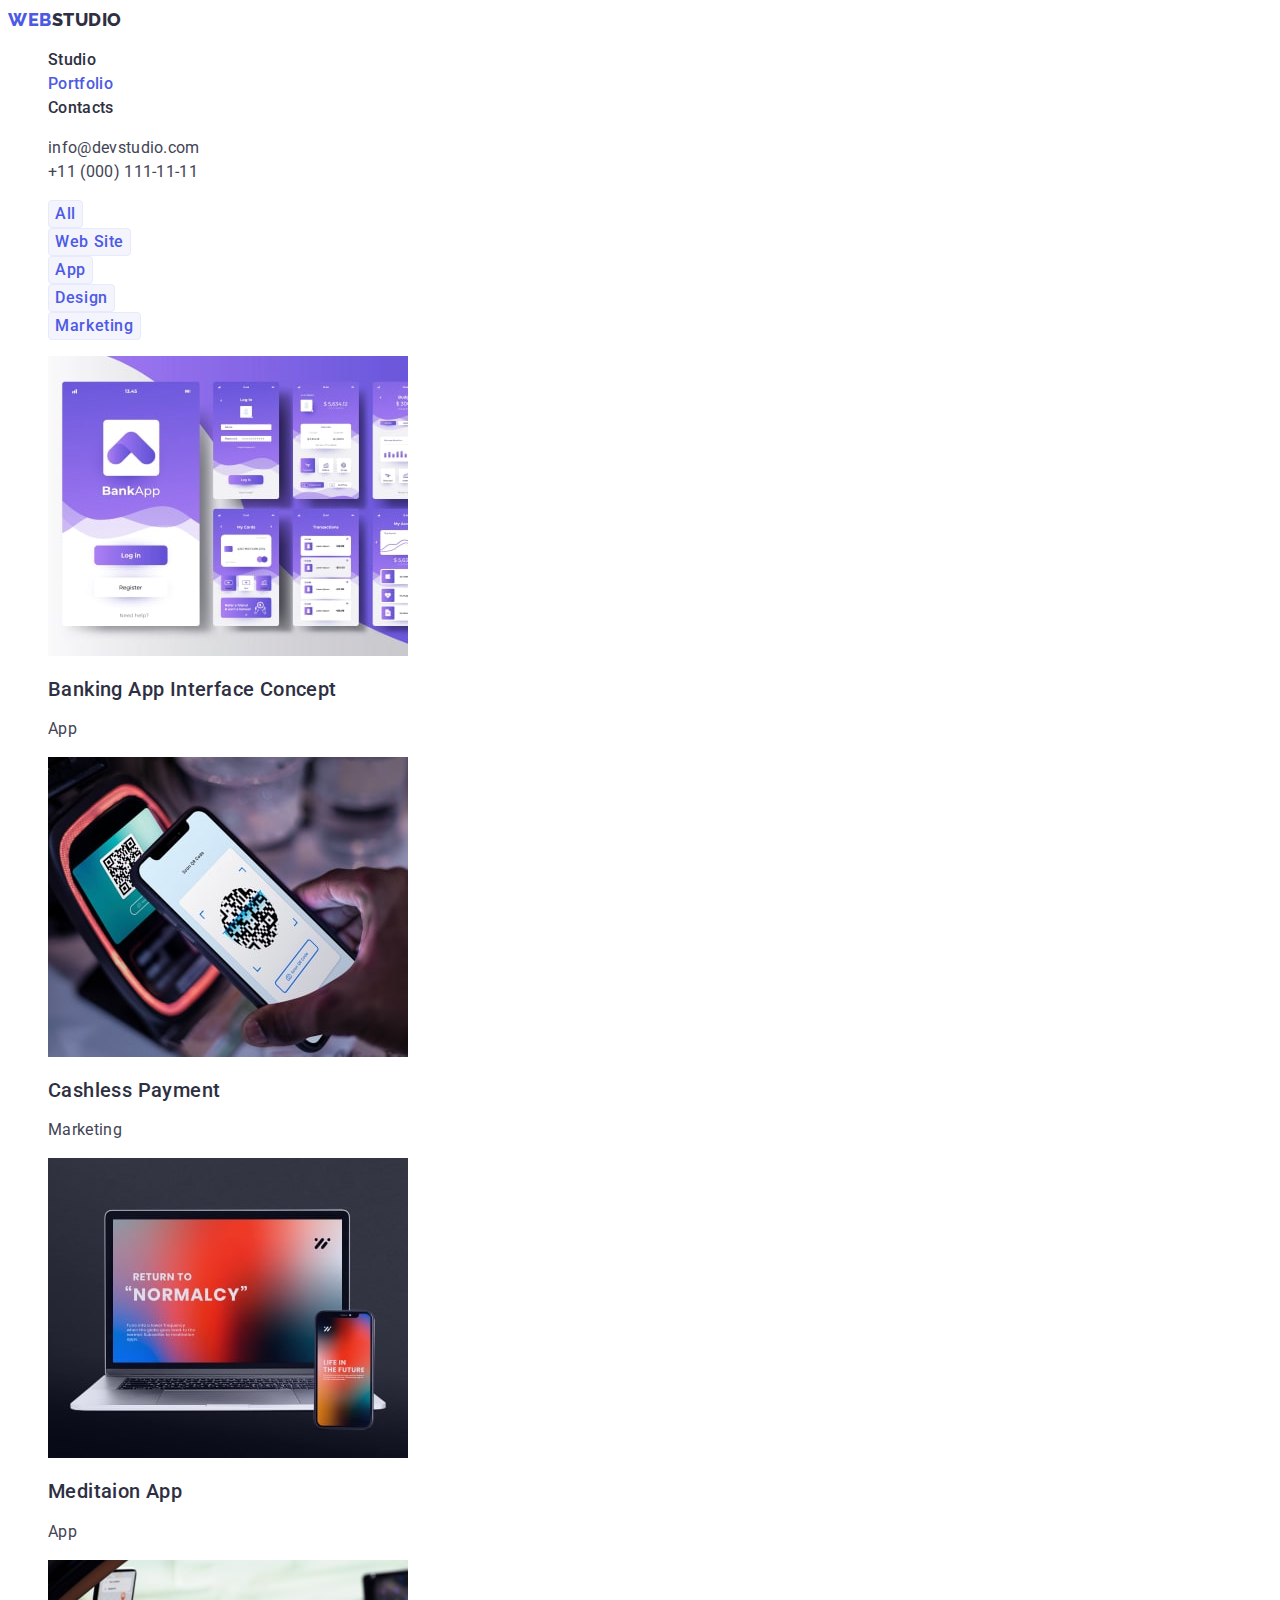
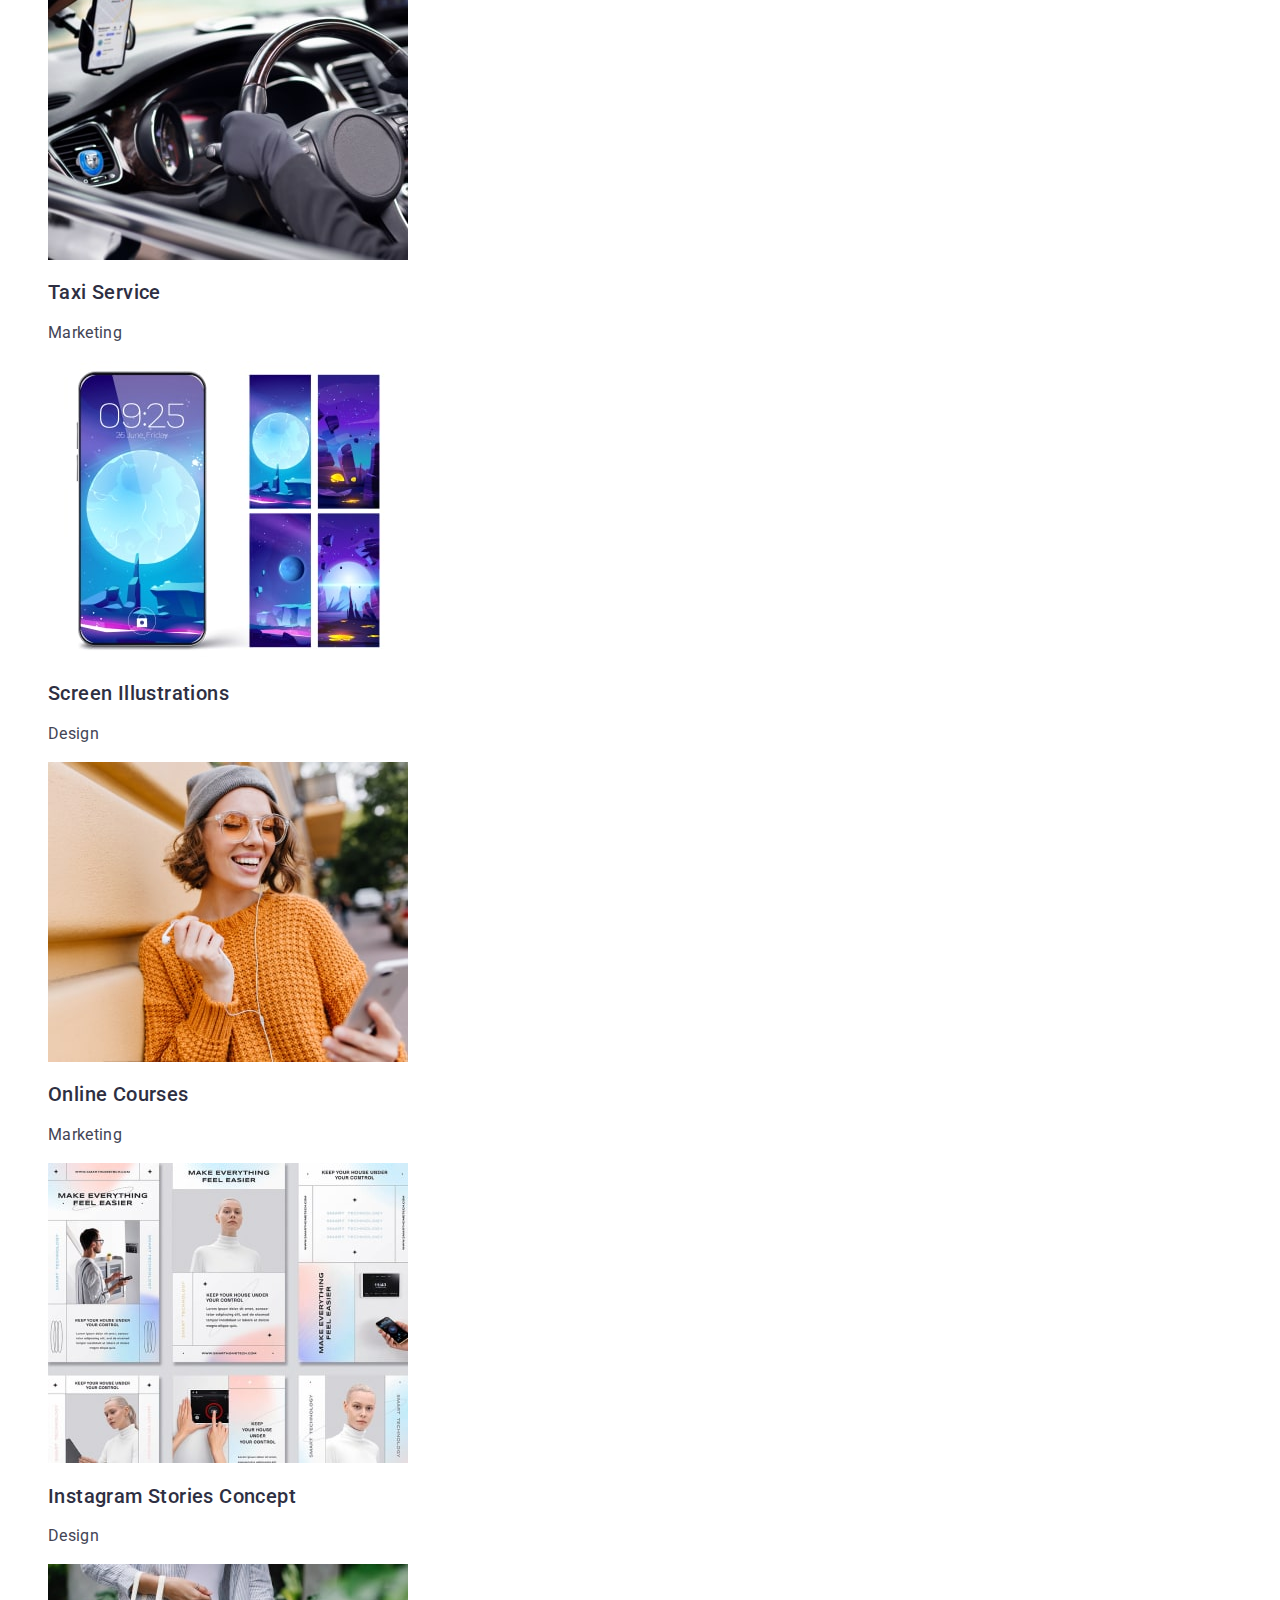
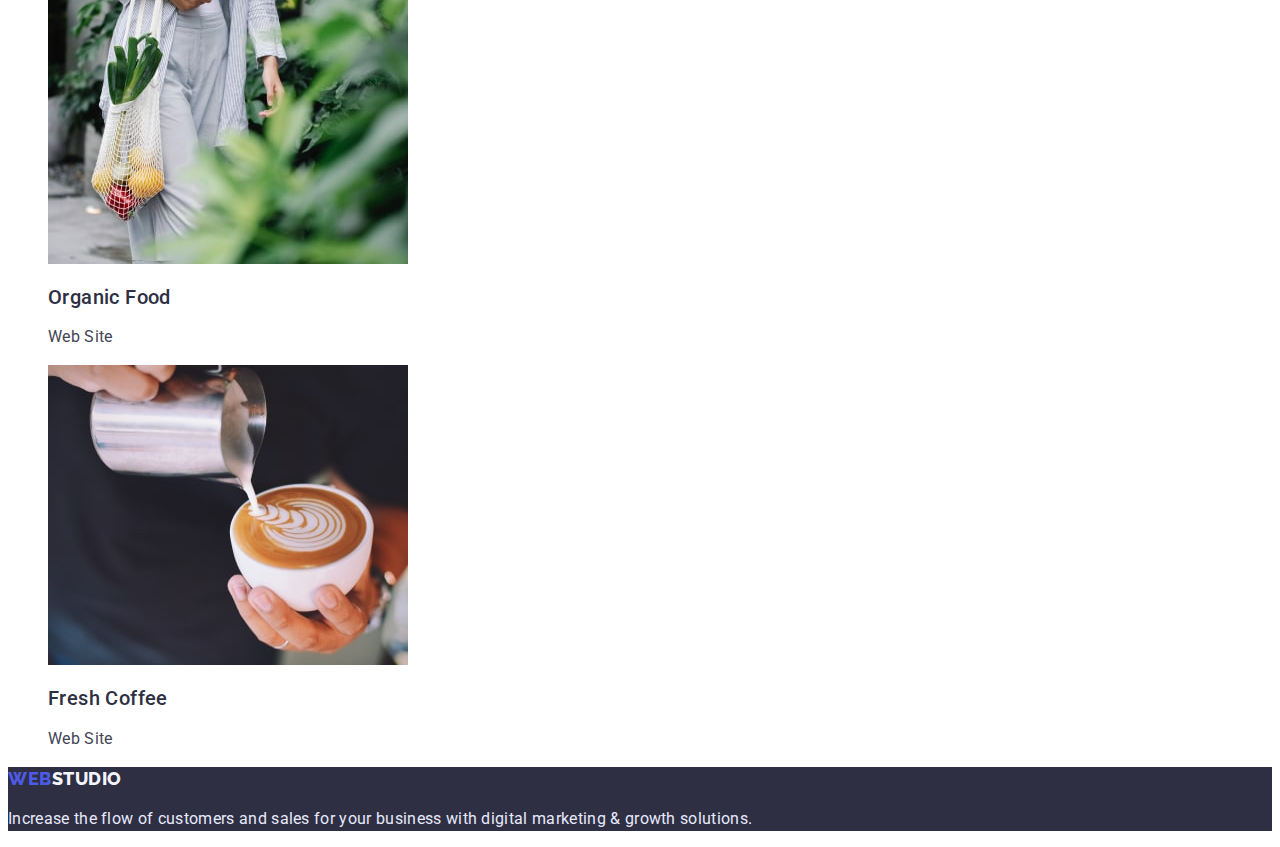
==== portfolio.html @ 1e5c92b7 "Initial commit" ====
<!DOCTYPE html>
<html lang="en">
	<head>
		<meta charset="UTF-8" />
		<meta http-equiv="X-UA-Compatible" content="IE=edge" />
		<meta name="viewport" content="width=device-width, initial-scale=1.0" />
		<title>Portfolio</title>
		<link rel="stylesheet" href="./css/styles.css" />
		<link rel="preconnect" href="https://fonts.googleapis.com" />
		<link rel="preconnect" href="https://fonts.gstatic.com" crossorigin />
		<link
			href="https://fonts.googleapis.com/css2?family=Raleway:wght@800&family=Roboto:wght@400;500;700;900&display=swap"
			rel="stylesheet"
		/>
	</head>
	<body>
		<!-- Шапка -->
		<header class="header">
			<nav class="header-navigation">
				<a href="./index.html" class="header-logo logo link"><span>Web</span>Studio</a>
				<ul class="header-list">
					<li class="header-item list"><a href="./index.html" class="header-link navigation link">Studio</a></li>
					<li class="header-item list"><a href="./portfolio.html" class="navigation link open">Portfolio</a></li>
					<li class="header-item list"><a href="" class="header-link navigation link">Contacts</a></li>
				</ul>
			</nav>
			<address class="header-address">
				<ul class="header-address-list">
					<li class="header-address-item list"
						><a href="mailto:info@devstudio.com" class="header-address-mail link">info@devstudio.com</a></li
					>
					<li class="header-address-item list"
						><a href="tel:+110001111111" class="header-address-tel link">+11 (000) 111-11-11</a></li
					>
				</ul>
			</address>
		</header>

		<main>
			<!-- Кнопки -->
			<section>
				<h1 class="visually-hidden">Portfolio</h1>
				<ul class="button-list">
					<li class="button-item list"><button type="button" class="button-item-btn btn">All</button></li>
					<li class="button-item list"><button type="button" class="button-item-btn btn">Web Site</button></li>
					<li class="button-item list"><button type="button" class="button-item-btn btn">App</button></li>
					<li class="button-item list"><button type="button" class="button-item-btn btn">Design</button></li>
					<li class="button-item list"><button type="button" class="button-item-btn btn">Marketing</button></li>
				</ul>
				<!-- /Кнопки -->
				<ul class="application-list list">
					<li class="application-item">
						<img src="./images/app1.jpg" alt="application" width="360" height="300" />
						<h2 class="application-heading heading">Banking App Interface Concept</h2>
						<p class="application-text text">App</p>
					</li>

					<li class="application-item">
						<img src="./images/app2.jpg" alt="application" width="360" height="300" />
						<h2 class="application-heading heading">Cashless Payment</h2>
						<p class="application-text text">Marketing</p>
					</li>

					<li class="application-item">
						<img src="./images/app3.jpg" alt="application" width="360" height="300" />
						<h2 class="application-heading heading">Meditaion App</h2>
						<p class="application-text text">App</p>
					</li>

					<li class="application-item">
						<img src="./images/app4.jpg" alt="application" width="360" height="300" />
						<h2 class="application-heading heading">Taxi Service</h2>
						<p class="application-text text">Marketing</p>
					</li>
					<li class="application-item">
						<img src="./images/app5.jpg" alt="application" width="360" height="300" />
						<h2 class="application-heading heading">Screen Illustrations</h2>
						<p class="application-text text">Design</p>
					</li>
					<li class="application-item">
						<img src="./images/app9.jpg" alt="application" width="360" height="300" />
						<h2 class="application-heading heading">Online Courses</h2>
						<p class="application-text text">Marketing</p>
					</li>
					<li class="application-item">
						<img src="./images/app6.jpg" alt="application" width="360" height="300" />
						<h2 class="application-heading heading">Instagram Stories Concept</h2>
						<p class="application-text text">Design</p>
					</li>
					<li class="application-item">
						<img src="./images/app7.jpg" alt="application" width="360" height="300" />
						<h2 class="application-heading heading">Organic Food</h2>
						<p class="application-text text">Web Site</p>
					</li>
					<li class="application-item">
						<img src="./images/app8.jpg" alt="application" width="360" height="300" />
						<h2 class="application-heading heading">Fresh Coffee</h2>
						<p class="application-text text">Web Site</p>
					</li>
				</ul>
			</section>
		</main>
		<!-- Підвал(футер) -->
		<footer class="footer">
			<a href="./index.html" class="footer-logo logo link"><span>Web</span>Studio</a>
			<p class="footer-text">
				Increase the flow of customers and sales for your business with digital marketing & growth solutions.
			</p>
		</footer>
	</body>
</html>
---- css/styles.css ----
body {
        font-family: 'Roboto', sans-serif;
        font-size: 16px;
        color: #2E2F42;
        background-color: #FFFFFF;
}

:root {
        --text-color: #434455;
        --hover-color-mail-tel-btn: #404BBF;
        --color-body: #2E2F42;
        --color-border-btn-footlogo: #E7E9FC;
        --color-hero-and-background: #FFFFFF;
        --color-background-team-btn: #F4F4FD;
        --color-link-and-btn: #4D5AE5;

}

.list {
        list-style: none;
}

.link {
        text-decoration: none;
}

.open{
        color: var(--color-link-and-btn);
}

.navigation {
        font-weight: 500;
        line-height: 1.5;
        letter-spacing: 0.02em;
}

.logo {
        font-family: 'Raleway', sans-serif;
        font-weight: 800;
        font-size: 18px;
        line-height: 1.33;
        align-items: center;
        letter-spacing: 0.03em;
        text-transform: uppercase;
}

.heading {
        font-weight: 500;
        font-size: 20px;
        line-height: 1.2;
        letter-spacing: 0.02em;
}

.text {
        line-height: 1.5;
        letter-spacing: 0.02em;
}

.btn {
        font-family: inherit;
        font-style: normal;
        font-weight: 500;
        font-size: 16px;
        line-height: 1.5;
        display: flex;
        align-items: center;
        text-align: center;
        letter-spacing: 0.04em;
        color: var(--color-link-and-btn);
        background: var(--color-background-team-btn);
        border: 1px solid, var(--color-border-btn-footlogo);
        border-radius: 4px;
        cursor: pointer;
}

.visually-hidden {
        position: absolute;
        width: 1px;
        height: 1px;
        margin: -1px;
        border: 0;
        padding: 0;
        white-space: nowrap;
        clip-path: inset(100%);
        clip: rect(0 0 0 0);
        overflow: hidden;
}


/* Шапка */

.header {}

.header-navigation {}

.header-logo {
        color: var(--color-body);
}

.header-logo span {
        color: var(--color-link-and-btn);
}

.header-list {}


.header-item {}

.header-link {
        color: var(--color-body);
}

.header-link:hover,
.header-link:focus {
        color: var(--color-link-and-btn)
}

.header-address {
        font-style: normal;

}

.header-address-list {}


.header-address-item {}

.header-address-mail {
        line-height: 1.5;
        letter-spacing: 0.02em;
        color: var(--text-color);
}

.header-address-mail:hover,
.header-address-mail:focus {
        color: var(--hover-color-mail-tel-btn);
}

.header-address-tel {
        line-height: 1.5;
        letter-spacing: 0.02em;
        color: var(--text-color);
}

.header-address-tel:hover,
.header-address-tel:focus {
        color: var(--hover-color-mail-tel-btn);
}



/* /Шапка */

/* Герой */

.hero {

        background-color: var(--color-body);
}

.hero-title {
        font-size: 56px;
        line-height: 1.07;
        text-align: center;
        letter-spacing: 0.02em;
        color: var(--color-hero-and-background);
}

.hero-btn {
        letter-spacing: 0.04em;
        color: var(--color-hero-and-background);
        background: var(--color-link-and-btn);
        box-shadow: 0px 4px 4px rgba(0, 0, 0, 0.15);
        border-radius: 4px;
        cursor: pointer;
}

.hero-btn:hover,
.hero-btn:focus {
        background: var(--hover-color-mail-tel-btn);
        box-shadow: 0px 4px 4px rgba(0, 0, 0, 0.15);
        border-radius: 4px;
}

/* /Герой */

/* Категорії */

.categoris {}

.categoris-title {}

.categoris-list {}

.categoris-item {}

.categoris-heading {
        color: var(--text-color);
}


.categoris-text {
        color: var(--text-color);
}

/* /Категорії */

/* Продукт */

.product {}

.product-title {
        font-size: 36px;
        line-height: 1.11;
        text-align: center;
        letter-spacing: 0.02em;
        text-transform: capitalize;
}

.product-list {}

.product-item {}

/* /Продукт */

/* Команда */

.team {
        background: var(--color-background-team-btn);
}

.team-title {
        font-size: 36px;
        line-height: 1.11;
        text-align: center;
        letter-spacing: 0.02em;
        text-transform: capitalize;
}

.team-list {}

.team-item {
        background: var(--color-hero-and-background);
        box-shadow: 0px 1px 6px rgba(46, 47, 66, 0.08), 0px 1px 1px rgba(46, 47, 66, 0.16), 0px 2px 1px rgba(46, 47, 66, 0.08);
        border-radius: 0px 0px 4px 4px;
}

.team-heading {
        font-weight: 500;
        font-size: 20px;
        line-height: 1.2;
        text-align: center;
        letter-spacing: 0.02em;
}

.team-text {
        text-align: center;
        color: var(--text-color);
}


/* /Команда */

/* Кнопки */

.button {}

.button-title {}

.button-list {}

.button-item {}

.button-item-btn {
        font-family: inherit;
}

.button-item-btn:hover,
.button-item-btn:focus {
        color: var(--color-hero-and-background);
        background: var(--hover-color-mail-tel-btn);
        box-shadow: 0px 3px 1px rgba(0, 0, 0, 0.1),
                0px 2px 1px rgba(0, 0, 0, 0.08),
                0px 2px 2px rgba(0, 0, 0, 0.12);
        border-radius: 4px;
}

/* /Кнопки */

.application {}

.visually-hidden {}

.application-list {}

.application-item {}

.application-heading {}

.application-text {
        color: var(--text-color);
}

/* Футер */


.footer {
        background: var(--color-body);
}

.footer-logo {
        color: var(--color-background-team-btn);
}

.footer-logo span {
        color: var(--color-link-and-btn);
}

.footer-text {
        line-height: 1.5;
        letter-spacing: 0.02em;
        color: var(--color-border-btn-footlogo);
}

/* /Футер */
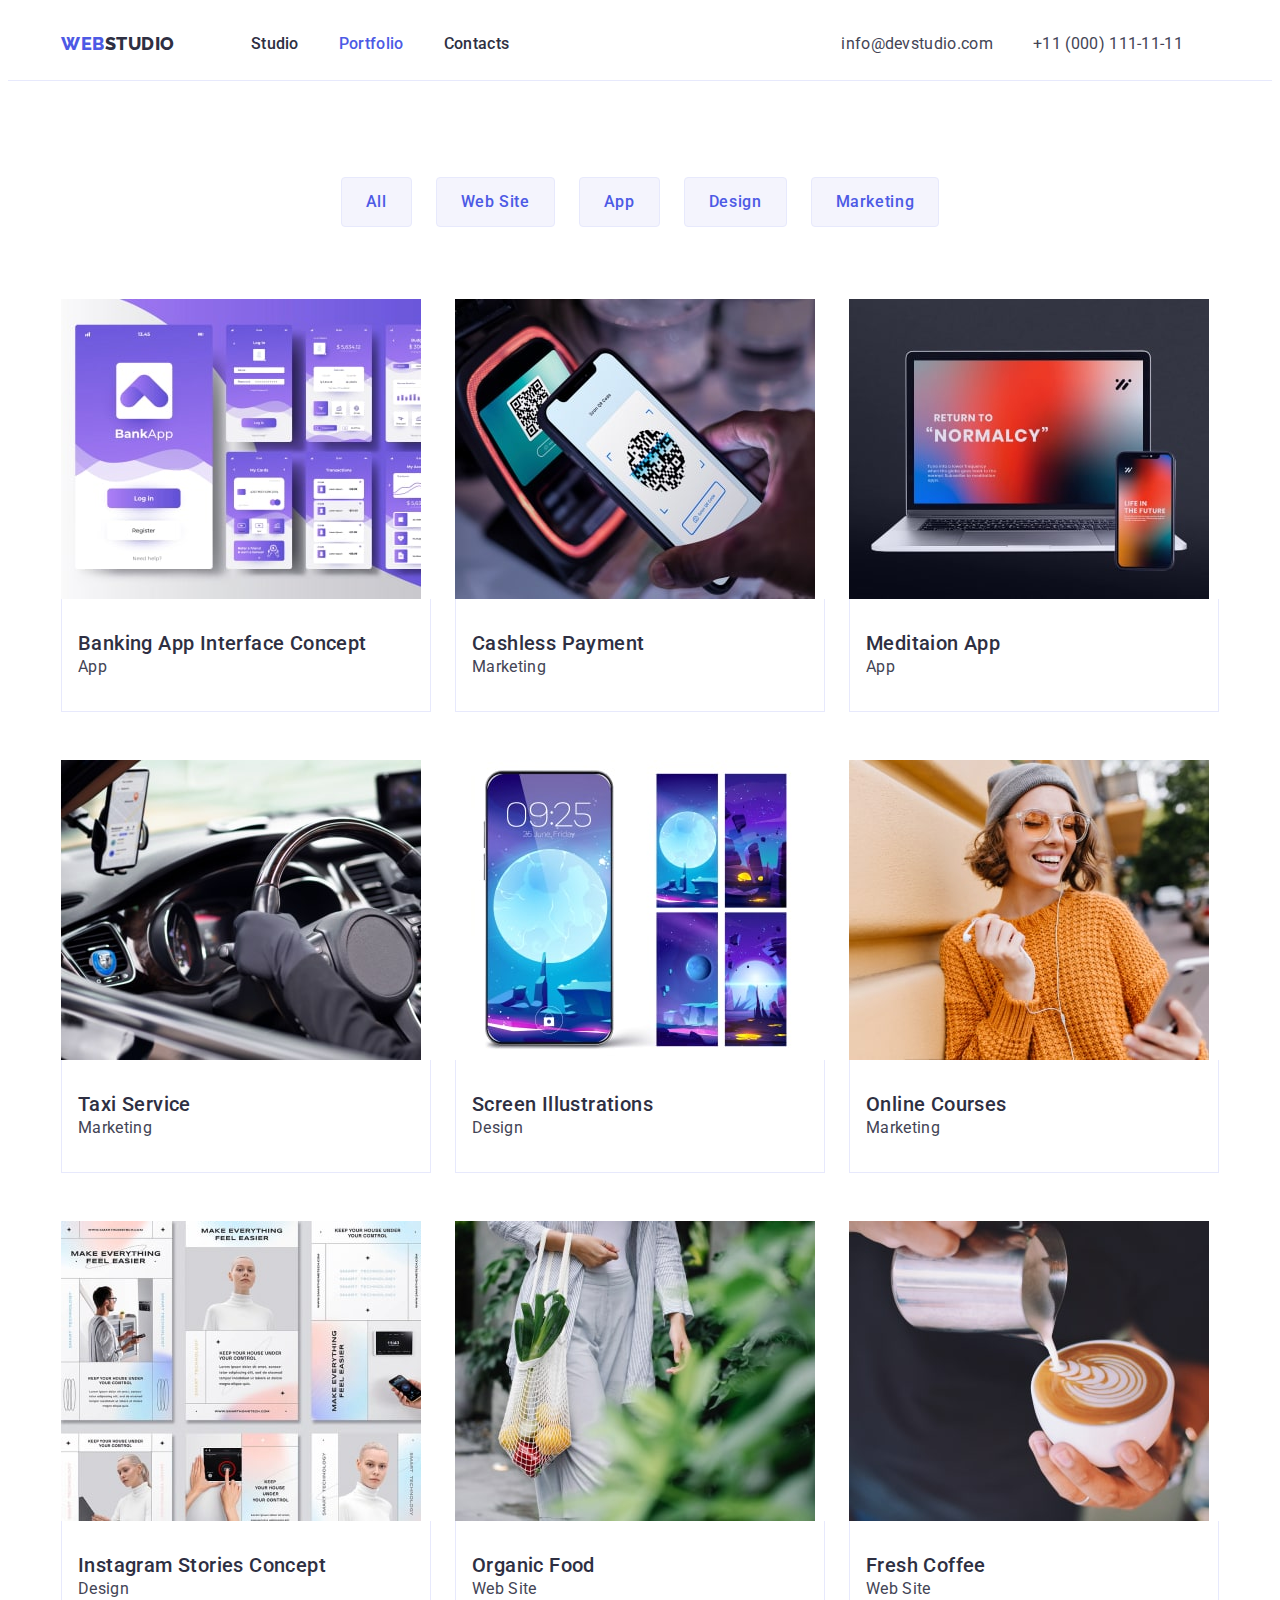
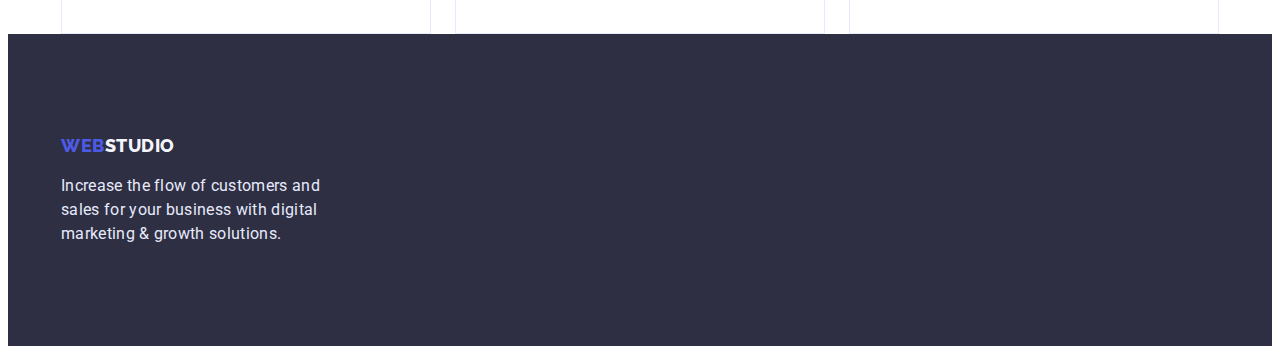
==== commit 51baf8b5: "додавання флексів" ====
--- a/portfolio.html
+++ b/portfolio.html
@@ -5,6 +5,13 @@
 		<meta http-equiv="X-UA-Compatible" content="IE=edge" />
 		<meta name="viewport" content="width=device-width, initial-scale=1.0" />
 		<title>Portfolio</title>
+		<link
+			rel="stylesheet"
+			href="https://cdnjs.cloudflare.com/ajax/libs/modern-normalize/1.1.0/modern-normalize.min.css"
+			integrity="sha512-wpPYUAdjBVSE4KJnH1VR1HeZfpl1ub8YT/NKx4PuQ5NmX2tKuGu6U/JRp5y+Y8XG2tV+wKQpNHVUX03MfMFn9Q=="
+			crossorigin="anonymous"
+			referrerpolicy="no-referrer"
+		/>
 		<link rel="stylesheet" href="./css/styles.css" />
 		<link rel="preconnect" href="https://fonts.googleapis.com" />
 		<link rel="preconnect" href="https://fonts.gstatic.com" crossorigin />
@@ -15,97 +22,123 @@
 	</head>
 	<body>
 		<!-- Шапка -->
-		<header class="header">
-			<nav class="header-navigation">
-				<a href="./index.html" class="header-logo logo link"><span>Web</span>Studio</a>
-				<ul class="header-list">
-					<li class="header-item list"><a href="./index.html" class="header-link navigation link">Studio</a></li>
-					<li class="header-item list"><a href="./portfolio.html" class="navigation link open">Portfolio</a></li>
-					<li class="header-item list"><a href="" class="header-link navigation link">Contacts</a></li>
-				</ul>
-			</nav>
-			<address class="header-address">
-				<ul class="header-address-list">
-					<li class="header-address-item list"
-						><a href="mailto:info@devstudio.com" class="header-address-mail link">info@devstudio.com</a></li
-					>
-					<li class="header-address-item list"
-						><a href="tel:+110001111111" class="header-address-tel link">+11 (000) 111-11-11</a></li
-					>
-				</ul>
-			</address>
+		<header class="header header-style">
+			<div class="container header-blok">
+				<nav class="header-navigation">
+					<a href="./index.html" class="header-logo logo link"><span>Web</span>Studio</a>
+					<ul class="header-list">
+						<li class="header-item list"><a href="./index.html" class="header-link navigation link">Studio</a></li>
+						<li class="header-item list"><a href="./portfolio.html" class="navigation link open">Portfolio</a></li>
+						<li class="header-item list"><a href="" class="header-link navigation link">Contacts</a></li>
+					</ul>
+				</nav>
+
+				<address class="header-address">
+					<ul class="header-address-list list">
+						<li class="header-address-item"
+							><a href="mailto:info@devstudio.com" class="header-address-mail link">info@devstudio.com</a></li
+						>
+						<li class="header-address-item"
+							><a href="tel:+110001111111" class="header-address-tel link">+11 (000) 111-11-11</a></li
+						>
+					</ul>
+				</address>
+			</div>
 		</header>
-
 		<main>
 			<!-- Кнопки -->
-			<section>
-				<h1 class="visually-hidden">Portfolio</h1>
-				<ul class="button-list">
-					<li class="button-item list"><button type="button" class="button-item-btn btn">All</button></li>
-					<li class="button-item list"><button type="button" class="button-item-btn btn">Web Site</button></li>
-					<li class="button-item list"><button type="button" class="button-item-btn btn">App</button></li>
-					<li class="button-item list"><button type="button" class="button-item-btn btn">Design</button></li>
-					<li class="button-item list"><button type="button" class="button-item-btn btn">Marketing</button></li>
-				</ul>
-				<!-- /Кнопки -->
-				<ul class="application-list list">
-					<li class="application-item">
-						<img src="./images/app1.jpg" alt="application" width="360" height="300" />
-						<h2 class="application-heading heading">Banking App Interface Concept</h2>
-						<p class="application-text text">App</p>
-					</li>
+			<section class="button">
+				<div class="container">
+					<h1 class="visually-hidden">Portfolio</h1>
+					<ul class="button-list">
+						<li class="button-item list"><button type="button" class="button-item-btn btn">All</button></li>
+						<li class="button-item list"><button type="button" class="button-item-btn btn">Web Site</button></li>
+						<li class="button-item list"><button type="button" class="button-item-btn btn">App</button></li>
+						<li class="button-item list"><button type="button" class="button-item-btn btn">Design</button></li>
+						<li class="button-item list"><button type="button" class="button-item-btn btn">Marketing</button></li>
+					</ul>
+					<!-- /Кнопки -->
+					<ul class="application-list list">
+						<li class="application-item">
+							<img src="./images/app1.jpg" alt="application" width="360" height="300" />
+							<div class="application-blok"
+								><h2 class="application-heading heading">Banking App Interface Concept</h2>
+								<p class="application-text text">App</p></div
+							>
+						</li>
 
-					<li class="application-item">
-						<img src="./images/app2.jpg" alt="application" width="360" height="300" />
-						<h2 class="application-heading heading">Cashless Payment</h2>
-						<p class="application-text text">Marketing</p>
-					</li>
+						<li class="application-item">
+							<img src="./images/app2.jpg" alt="application" width="360" height="300" />
+							<div class="application-blok"
+								><h2 class="application-heading heading">Cashless Payment</h2>
+								<p class="application-text text">Marketing</p></div
+							>
+						</li>
 
-					<li class="application-item">
-						<img src="./images/app3.jpg" alt="application" width="360" height="300" />
-						<h2 class="application-heading heading">Meditaion App</h2>
-						<p class="application-text text">App</p>
-					</li>
+						<li class="application-item">
+							<img src="./images/app3.jpg" alt="application" width="360" height="300" />
+							<div class="application-blok"
+								><h2 class="application-heading heading">Meditaion App</h2>
+								<p class="application-text text">App</p></div
+							>
+						</li>
 
-					<li class="application-item">
-						<img src="./images/app4.jpg" alt="application" width="360" height="300" />
-						<h2 class="application-heading heading">Taxi Service</h2>
-						<p class="application-text text">Marketing</p>
-					</li>
-					<li class="application-item">
-						<img src="./images/app5.jpg" alt="application" width="360" height="300" />
-						<h2 class="application-heading heading">Screen Illustrations</h2>
-						<p class="application-text text">Design</p>
-					</li>
-					<li class="application-item">
-						<img src="./images/app9.jpg" alt="application" width="360" height="300" />
-						<h2 class="application-heading heading">Online Courses</h2>
-						<p class="application-text text">Marketing</p>
-					</li>
-					<li class="application-item">
-						<img src="./images/app6.jpg" alt="application" width="360" height="300" />
-						<h2 class="application-heading heading">Instagram Stories Concept</h2>
-						<p class="application-text text">Design</p>
-					</li>
-					<li class="application-item">
-						<img src="./images/app7.jpg" alt="application" width="360" height="300" />
-						<h2 class="application-heading heading">Organic Food</h2>
-						<p class="application-text text">Web Site</p>
-					</li>
-					<li class="application-item">
-						<img src="./images/app8.jpg" alt="application" width="360" height="300" />
-						<h2 class="application-heading heading">Fresh Coffee</h2>
-						<p class="application-text text">Web Site</p>
-					</li>
-				</ul>
+						<li class="application-item">
+							<img src="./images/app4.jpg" alt="application" width="360" height="300" />
+							<div class="application-blok"
+								><h2 class="application-heading heading">Taxi Service</h2>
+								<p class="application-text text">Marketing</p></div
+							>
+						</li>
+						<li class="application-item">
+							<img src="./images/app5.jpg" alt="application" width="360" height="300" />
+							<div class="application-blok"
+								><h2 class="application-heading heading">Screen Illustrations</h2>
+								<p class="application-text text">Design</p></div
+							>
+						</li>
+						<li class="application-item">
+							<img src="./images/app9.jpg" alt="application" width="360" height="300" />
+							<div class="application-blok"
+								><h2 class="application-heading heading">Online Courses</h2>
+								<p class="application-text text">Marketing</p></div
+							>
+						</li>
+						<li class="application-item">
+							<img src="./images/app6.jpg" alt="application" width="360" height="300" />
+							<div class="application-blok"
+								><h2 class="application-heading heading">Instagram Stories Concept</h2>
+								<p class="application-text text">Design</p></div
+							>
+						</li>
+						<li class="application-item">
+							<img src="./images/app7.jpg" alt="application" width="360" height="300" />
+							<div class="application-blok"
+								><h2 class="application-heading heading">Organic Food</h2>
+								<p class="application-text text">Web Site</p></div
+							>
+						</li>
+						<li class="application-item">
+							<img src="./images/app8.jpg" alt="application" width="360" height="300" />
+							<div class="application-blok"
+								><h2 class="application-heading heading">Fresh Coffee</h2>
+								<p class="application-text text">Web Site</p></div
+							>
+						</li>
+					</ul>
+				</div>
 			</section>
 		</main>
 		<!-- Підвал(футер) -->
 		<footer class="footer">
-			<a href="./index.html" class="footer-logo logo link"><span>Web</span>Studio</a>
-			<p class="footer-text">
-				Increase the flow of customers and sales for your business with digital marketing & growth solutions.
-			</p>
+			<div class="container">
+				<div class="footer-container">
+					<a href="./index.html" class="footer-logo logo link"><span>Web</span>Studio</a>
+					<p class="footer-text">
+						Increase the flow of customers and sales for your business with digital marketing & growth solutions.
+					</p>
+				</div></div
+			>
 		</footer>
 	</body>
 </html>
--- a/css/styles.css
+++ b/css/styles.css
@@ -1,3 +1,20 @@
+h1,
+h2,
+h3,
+h4,
+h5,
+h6,
+ul,
+p,
+a {
+        margin: 0;
+        padding: 0;
+}
+
+img {
+        display: block;
+}
+
 body {
         font-family: 'Roboto', sans-serif;
         font-size: 16px;
@@ -13,7 +30,14 @@
         --color-hero-and-background: #FFFFFF;
         --color-background-team-btn: #F4F4FD;
         --color-link-and-btn: #4D5AE5;
-
+        --main-indent: 120px 0;
+
+}
+
+.container {
+        max-width: 1158px;
+        margin: 0 auto;
+        padding: 0 15px;
 }
 
 .list {
@@ -24,7 +48,7 @@
         text-decoration: none;
 }
 
-.open{
+.open {
         color: var(--color-link-and-btn);
 }
 
@@ -68,7 +92,7 @@
         letter-spacing: 0.04em;
         color: var(--color-link-and-btn);
         background: var(--color-background-team-btn);
-        border: 1px solid, var(--color-border-btn-footlogo);
+        border: 1px, solid, var(--color-border-btn-footlogo);
         border-radius: 4px;
         cursor: pointer;
 }
@@ -91,7 +115,21 @@
 
 .header {}
 
-.header-navigation {}
+.header-style {
+        border-bottom: 1px solid #E7E9FC;
+}
+
+.header-blok {
+        display: flex;
+        flex-wrap: wrap;
+        align-content: center;
+        padding: 24px 0;
+}
+
+.header-navigation {
+        display: flex;
+        margin-right: 332px;
+}
 
 .header-logo {
         color: var(--color-body);
@@ -101,7 +139,13 @@
         color: var(--color-link-and-btn);
 }
 
-.header-list {}
+.header-list {
+        max-width: 261px;
+        display: flex;
+        flex-wrap: wrap;
+        gap: 40px;
+        margin-left: 76px;
+}
 
 
 .header-item {}
@@ -115,13 +159,16 @@
         color: var(--color-link-and-btn)
 }
 
+
 .header-address {
         font-style: normal;
-
-}
-
-.header-address-list {}
-
+}
+
+.header-address-list {
+        display: flex;
+        flex-wrap: wrap;
+        gap: 40px;
+}
 
 .header-address-item {}
 
@@ -147,32 +194,44 @@
         color: var(--hover-color-mail-tel-btn);
 }
 
-
-
 /* /Шапка */
 
 /* Герой */
 
 .hero {
-
+        min-width: 496px;
         background-color: var(--color-body);
 }
 
+.hero-container {
+        padding: 188px 0;
+}
+
 .hero-title {
+        max-width: 496px;
+        margin: 0 auto;
         font-size: 56px;
         line-height: 1.07;
         text-align: center;
         letter-spacing: 0.02em;
         color: var(--color-hero-and-background);
+        padding-bottom: 48px;
+
 }
 
 .hero-btn {
+        display: block;
+        margin: 0 auto;
         letter-spacing: 0.04em;
         color: var(--color-hero-and-background);
         background: var(--color-link-and-btn);
         box-shadow: 0px 4px 4px rgba(0, 0, 0, 0.15);
         border-radius: 4px;
         cursor: pointer;
+        padding: 16px 32px;
+        min-width: 169px;
+        min-height: 56px;
+
 }
 
 .hero-btn:hover,
@@ -190,12 +249,20 @@
 
 .categoris-title {}
 
-.categoris-list {}
-
-.categoris-item {}
+.categoris-list {
+        display: flex;
+        flex-wrap: wrap;
+        gap: 24px;
+        padding: 120px 0;
+}
+
+.categoris-item {
+        flex-basis: calc((100% - 72px) / 4);
+}
 
 .categoris-heading {
         color: var(--text-color);
+        margin-bottom: 8px;
 }
 
 
@@ -217,9 +284,18 @@
         text-transform: capitalize;
 }
 
-.product-list {}
-
-.product-item {}
+.product-list {
+        padding: 72px 0 120px;
+        display: flex;
+        flex-wrap: wrap;
+        gap: 24px;
+}
+
+.product-item {
+        flex-basis: calc((100% - 48px) / 3);
+}
+
+
 
 /* /Продукт */
 
@@ -227,9 +303,11 @@
 
 .team {
         background: var(--color-background-team-btn);
+
 }
 
 .team-title {
+        padding-top: 120px;
         font-size: 36px;
         line-height: 1.11;
         text-align: center;
@@ -237,13 +315,32 @@
         text-transform: capitalize;
 }
 
-.team-list {}
+.team-list {
+        padding-top: 72px;
+        display: flex;
+        flex-wrap: wrap;
+        justify-content: center;
+        gap: 24px;
+}
 
 .team-item {
+        min-width: 264px;
+        flex-basis: calc((100% - 72px) / 4);
+        display: flex;
+        flex-wrap: wrap;
+        flex-direction: column;
+        justify-content: center;
+        align-items: center;
         background: var(--color-hero-and-background);
         box-shadow: 0px 1px 6px rgba(46, 47, 66, 0.08), 0px 1px 1px rgba(46, 47, 66, 0.16), 0px 2px 1px rgba(46, 47, 66, 0.08);
         border-radius: 0px 0px 4px 4px;
 }
+
+.team-container {
+        padding: 32px;
+}
+
+
 
 .team-heading {
         font-weight: 500;
@@ -251,6 +348,8 @@
         line-height: 1.2;
         text-align: center;
         letter-spacing: 0.02em;
+        margin-bottom: 8px;
+
 }
 
 .team-text {
@@ -267,12 +366,24 @@
 
 .button-title {}
 
-.button-list {}
-
-.button-item {}
+.button-list {
+        display: flex;
+        flex-direction: row;
+        justify-content: center;
+        gap: 24px;
+        padding: 96px 0 72px;
+}
+
+.button-item {
+        display: block;
+}
+
 
 .button-item-btn {
         font-family: inherit;
+        padding: 12px 24px;
+        border: 1px solid #E7E9FC;
+        border-radius: 4px;
 }
 
 .button-item-btn:hover,
@@ -287,18 +398,31 @@
 
 /* /Кнопки */
 
-.application {}
-
-.visually-hidden {}
-
-.application-list {}
-
-.application-item {}
+
+.application-list {
+        display: flex;
+        flex-wrap: wrap;
+        gap: 48px 24px;
+}
+
+.application-item {
+        flex-basis: calc((100% - 48px) / 3);
+
+}
+
+.application-blok {
+        padding: 32px 16px;
+        background: #FFFFFF;
+        border: 1px solid #E7E9FC;
+        border-top: none;
+}
+
 
 .application-heading {}
 
 .application-text {
         color: var(--text-color);
+
 }
 
 /* Футер */
@@ -308,6 +432,11 @@
         background: var(--color-body);
 }
 
+.footer-container {
+        width: 264px;
+        padding: 100px 0;
+}
+
 .footer-logo {
         color: var(--color-background-team-btn);
 }
@@ -317,6 +446,7 @@
 }
 
 .footer-text {
+        margin-top: 16px;
         line-height: 1.5;
         letter-spacing: 0.02em;
         color: var(--color-border-btn-footlogo);
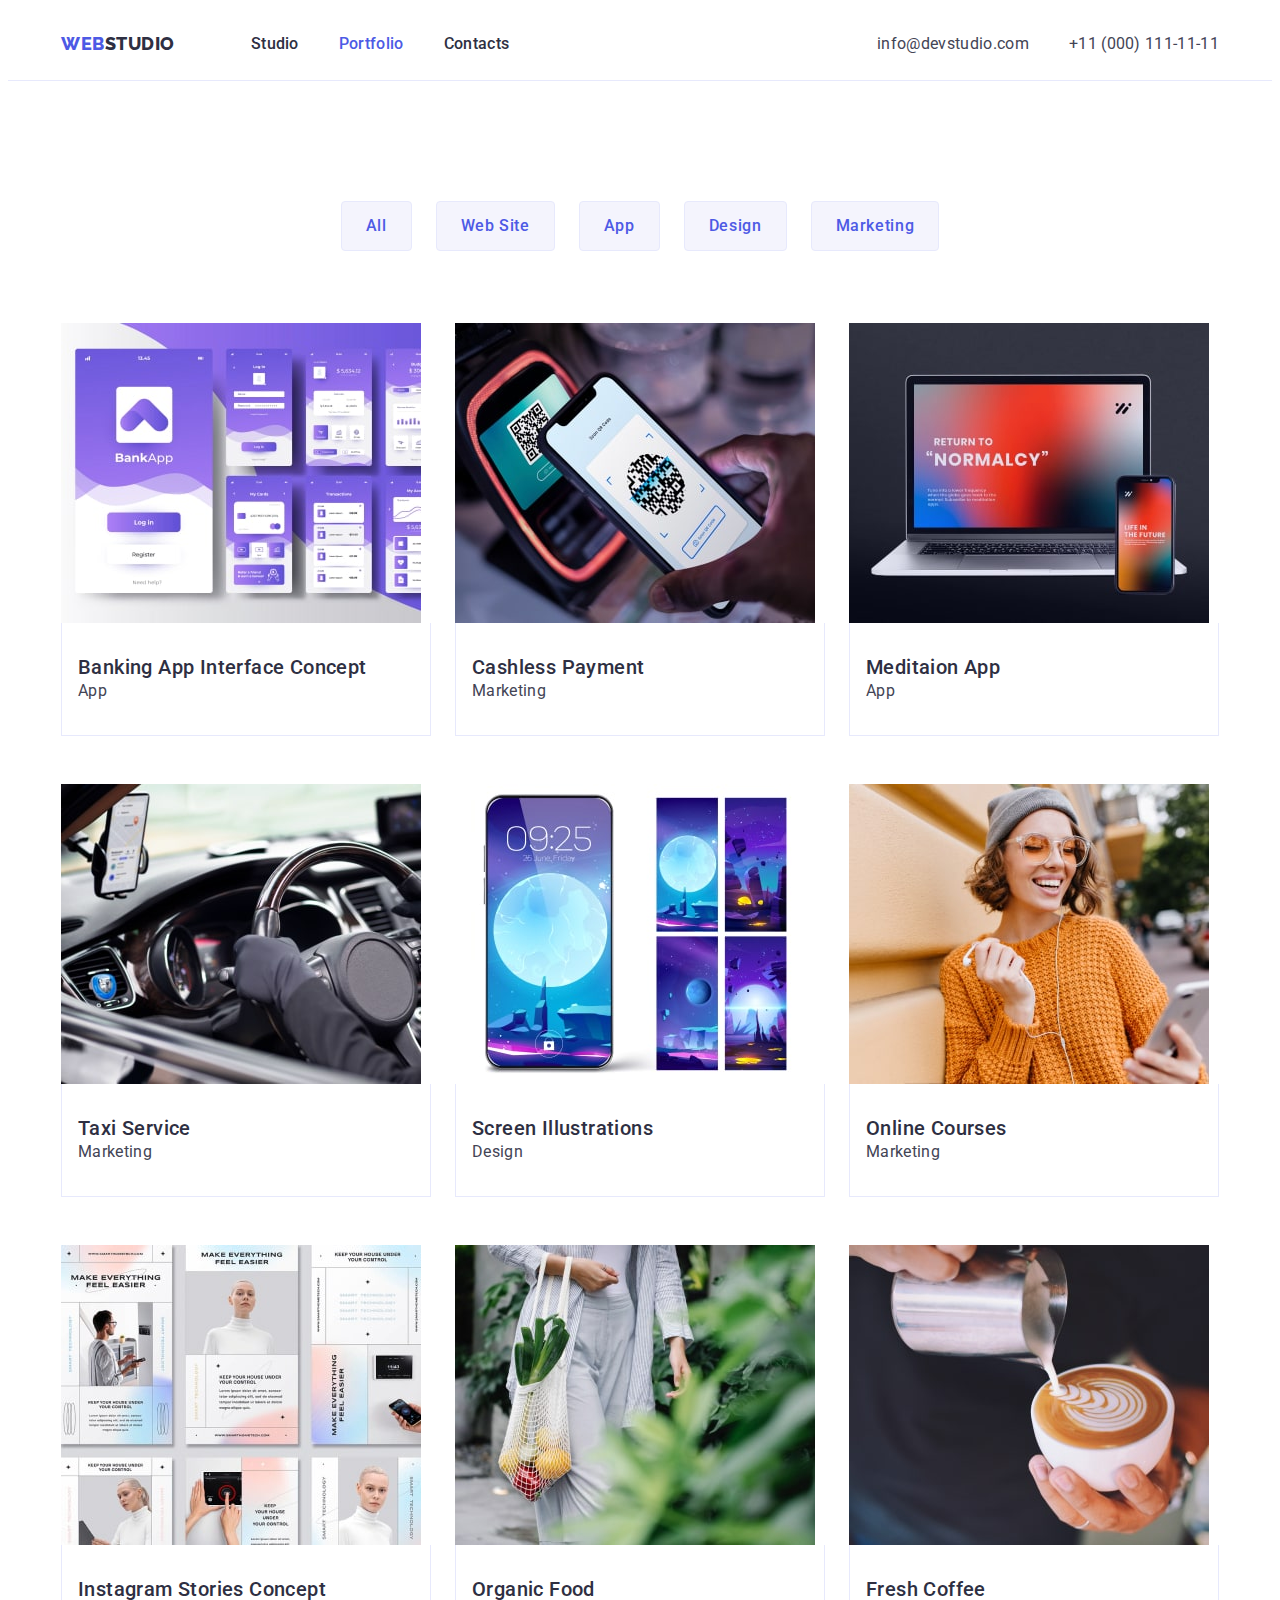
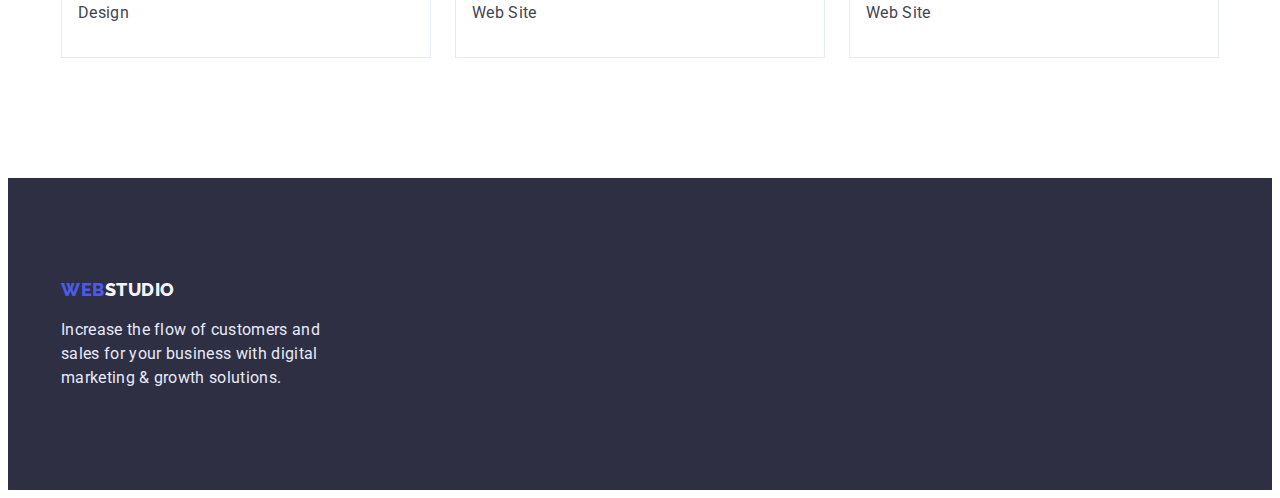
==== commit 6e047787: "виправлення зауважень" ====
--- a/portfolio.html
+++ b/portfolio.html
@@ -47,7 +47,7 @@
 		</header>
 		<main>
 			<!-- Кнопки -->
-			<section class="button">
+			<section class="section button">
 				<div class="container">
 					<h1 class="visually-hidden">Portfolio</h1>
 					<ul class="button-list">
--- a/css/styles.css
+++ b/css/styles.css
@@ -40,6 +40,9 @@
         padding: 0 15px;
 }
 
+.section{
+        padding: 120px 0;
+}
 .list {
         list-style: none;
 }
@@ -122,13 +125,13 @@
 .header-blok {
         display: flex;
         flex-wrap: wrap;
+        justify-content: space-between;
         align-content: center;
         padding: 24px 0;
 }
 
 .header-navigation {
         display: flex;
-        margin-right: 332px;
 }
 
 .header-logo {
@@ -199,13 +202,11 @@
 /* Герой */
 
 .hero {
-        min-width: 496px;
         background-color: var(--color-body);
-}
-
-.hero-container {
         padding: 188px 0;
 }
+
+.hero-container {}
 
 .hero-title {
         max-width: 496px;
@@ -215,7 +216,7 @@
         text-align: center;
         letter-spacing: 0.02em;
         color: var(--color-hero-and-background);
-        padding-bottom: 48px;
+        margin-bottom: 48px;
 
 }
 
@@ -253,7 +254,6 @@
         display: flex;
         flex-wrap: wrap;
         gap: 24px;
-        padding: 120px 0;
 }
 
 .categoris-item {
@@ -274,7 +274,9 @@
 
 /* Продукт */
 
-.product {}
+.product {
+        padding-top: 0;
+}
 
 .product-title {
         font-size: 36px;
@@ -285,7 +287,7 @@
 }
 
 .product-list {
-        padding: 72px 0 120px;
+        margin-top: 72px;
         display: flex;
         flex-wrap: wrap;
         gap: 24px;
@@ -307,7 +309,6 @@
 }
 
 .team-title {
-        padding-top: 120px;
         font-size: 36px;
         line-height: 1.11;
         text-align: center;
@@ -316,28 +317,22 @@
 }
 
 .team-list {
-        padding-top: 72px;
-        display: flex;
-        flex-wrap: wrap;
-        justify-content: center;
+        margin-top: 72px;
+        display: flex;
+        flex-wrap: wrap;
         gap: 24px;
 }
 
 .team-item {
         min-width: 264px;
         flex-basis: calc((100% - 72px) / 4);
-        display: flex;
-        flex-wrap: wrap;
-        flex-direction: column;
-        justify-content: center;
-        align-items: center;
         background: var(--color-hero-and-background);
         box-shadow: 0px 1px 6px rgba(46, 47, 66, 0.08), 0px 1px 1px rgba(46, 47, 66, 0.16), 0px 2px 1px rgba(46, 47, 66, 0.08);
         border-radius: 0px 0px 4px 4px;
 }
 
 .team-container {
-        padding: 32px;
+        padding: 32px 16px;
 }
 
 
@@ -371,7 +366,7 @@
         flex-direction: row;
         justify-content: center;
         gap: 24px;
-        padding: 96px 0 72px;
+        margin-bottom: 72px;
 }
 
 .button-item {
@@ -430,11 +425,10 @@
 
 .footer {
         background: var(--color-body);
+        padding: 100px 0;
 }
 
 .footer-container {
-        width: 264px;
-        padding: 100px 0;
 }
 
 .footer-logo {
@@ -447,6 +441,7 @@
 
 .footer-text {
         margin-top: 16px;
+        max-width: 264px;
         line-height: 1.5;
         letter-spacing: 0.02em;
         color: var(--color-border-btn-footlogo);
